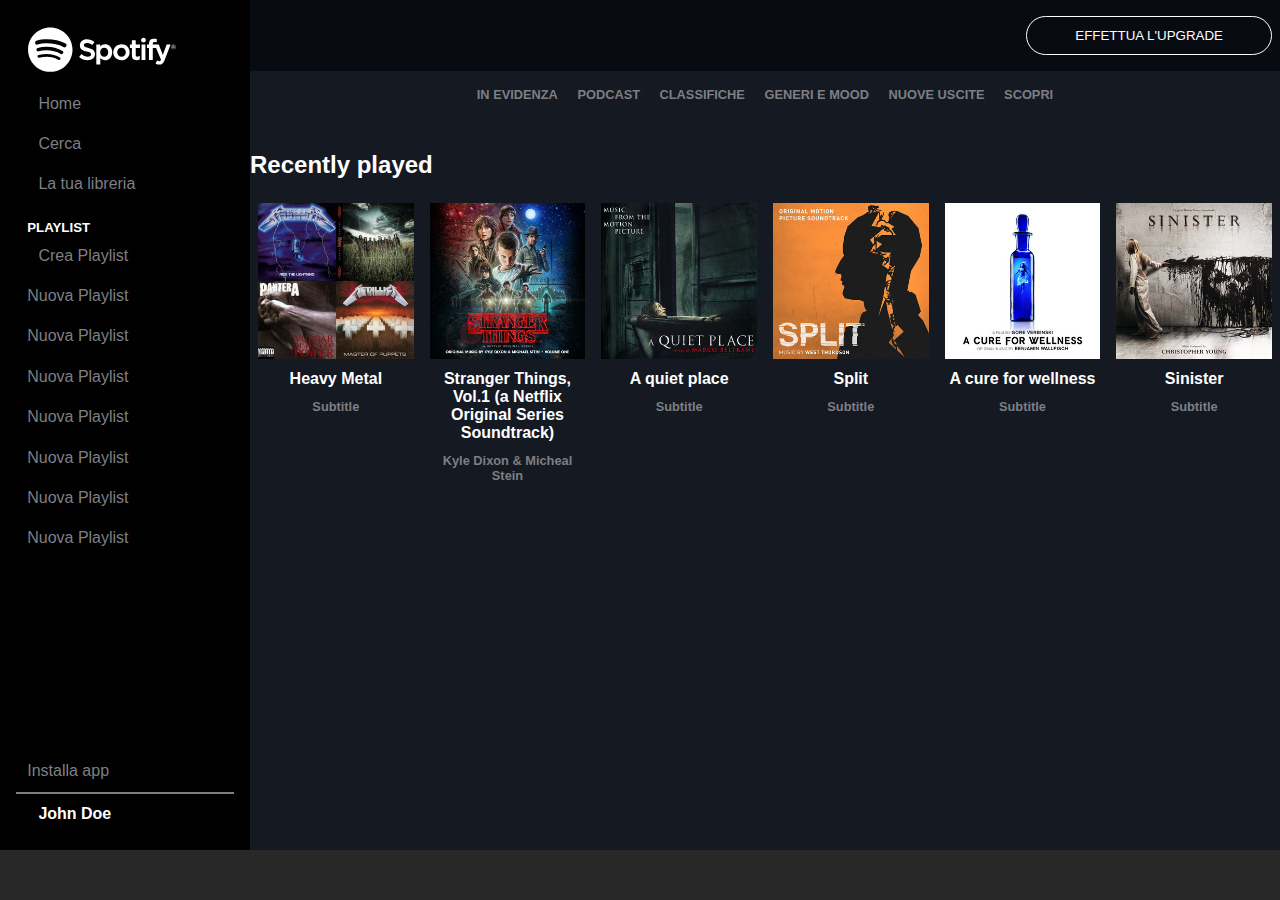
==== index.html @ 6999b1af "adds card in section recently played" ====
<!DOCTYPE html>
<html lang="en">
<head>
    <meta charset="UTF-8">
    <meta http-equiv="X-UA-Compatible" content="IE=edge">
    <meta name="viewport" content="width=device-width, initial-scale=1.0">
    <title>Spotify</title>

    <link rel="stylesheet" href="css/style.css">
    <link rel="stylesheet" href="css/style-media.css">
    <link rel="stylesheet" href="https://cdnjs.cloudflare.com/ajax/libs/font-awesome/6.2.0/css/all.min.css" integrity="sha512-xh6O/CkQoPOWDdYTDqeRdPCVd1SpvCA9XXcUnZS2FmJNp1coAFzvtCN9BmamE+4aHK8yyUHUSCcJHgXloTyT2A==" crossorigin="anonymous" referrerpolicy="no-referrer">
</head>

<body>
    <div class="top-container">
        <div class="sidebar">
            <div class="top-sidebar">
                <ul class="sidebar-list">
                    <li>
                        <a href="#">
                            <div class="logo-large"><img src="img/logo.svg" alt="logo spotify" class="img-block"></div>
                            <div class="logo-small"><img src="img/logo-small.svg" alt="logo spotify piccolo" class="img-block"></div>
                        </a>
                    </li>
                    <li>
                        <a href="#">
                            <div class="list-icon"><i class="fa-solid fa-house"></i></div>
                            <div class="list-text">Home</div>
                        </a>
                    </li>
                    <li>
                        <a href="#">
                            <div class="list-icon"><i class="fa-solid fa-magnifying-glass"></i></div>
                            <div class="list-text">Cerca</div>
                        </a>
                    </li>
                    <li>
                        <a href="#">
                            <div class="list-icon"><i class="fa-solid fa-lines-leaning"></i></div>
                            <div class="list-text">La tua libreria</div>
                        </a>
                    </li>
                </ul>
            </div>
            <div class="middle-sidebar">
                <div class="playlist">
                    <h5>PLAYLIST</h5>
                    <ul>
                        <li>
                            <a href="#">
                                <div class="playlist-icon"><i class="fa-solid fa-square-plus"></i></div>
                                <div>Crea Playlist</div>
                            </a>
                        </li>
                        <li><a href="#">Nuova Playlist</a></li>
                        <li><a href="#">Nuova Playlist</a></li>
                        <li><a href="#">Nuova Playlist</a></li>
                        <li><a href="#">Nuova Playlist</a></li>
                        <li><a href="#">Nuova Playlist</a></li>
                        <li><a href="#">Nuova Playlist</a></li>
                        <li><a href="#">Nuova Playlist</a></li>
                    </ul>
                </div>
            </div>
            <div class="bottom-sidebar">
                <a href="#">
                    <div><i class="fa-regular fa-circle-down"></i></div>
                    <div class="list-text">Installa app</div>
                </a>
                <div class="line"></div>
                <a href="#">
                    <div class="list-icon"><i class="fa-solid fa-user"></i></div>
                    <div class="list-text profile"><strong>John Doe</strong></div>
                </a>
            </div>
        </div>

        <div class="main-content">
            <div class="upgrade clearfix">
                <button class="button">EFFETTUA L'UPGRADE</button>
            </div>

            <div class="main-center">
                <div class="menu">
                    <span>in evidenza</span>
                    <span>podcast</span>
                    <span>classifiche</span>
                    <span>generi e mood</span>
                    <span>nuove uscite</span>
                    <span>scopri</span>
                </div>

                <div>
                    <h2>Recently played</h2>
                    <div class="row">
                        <div class="col-xs-1-2 col-md-1-4 col-lg-1-6">
                            <div class="card">
                                <div>
                                    <img src="img/metal_lifting.jpg" alt="" class="img-block">
                                </div>
                                <h4>Heavy Metal</h4>
                                <div class="subtitle">Subtitle</div>
                            </div>
                        </div>
                        <div class="col-xs-1-2 col-md-1-4 col-lg-1-6">
                            <div class="card">
                                <div>
                                    <img src="img/stranger.jpeg" alt="" class="img-block">
                                </div>
                                <h4>Stranger Things, Vol.1 (a Netflix Original Series Soundtrack)</h4>
                                <div class="subtitle">Kyle Dixon & Micheal Stein</div>
                            </div>
                        </div>
                        <div class="col-xs-1-2 col-md-1-4 col-lg-1-6">
                            <div class="card">
                                <div>
                                    <img src="img/aquietplace.jpeg" alt="" class="img-block">
                                </div>
                                <h4>A quiet place</h4>
                                <div class="subtitle">Subtitle</div>
                            </div>
                        </div>
                        <div class="col-xs-1-2 col-md-1-4 col-lg-1-6">
                            <div class="card">
                                <div>
                                    <img src="img/split.jpeg" alt="" class="img-block">
                                </div>
                                <h4>Split</h4>
                                <div class="subtitle">Subtitle</div>
                            </div>
                        </div>
                        <div class="col-xs-1-2 col-md-1-4 col-lg-1-6">
                            <div class="card">
                                <div>
                                    <img src="img/cure.jpeg" alt="" class="img-block">
                                </div>
                                <h4>A cure for wellness</h4>
                                <div class="subtitle">Subtitle</div>
                            </div>
                        </div>
                        <div class="col-xs-1-2 col-md-1-4 col-lg-1-6">
                            <div class="card">
                                <div>
                                    <img src="img/sinister.jpeg" alt="" class="img-block">
                                </div>
                                <h4>Sinister</h4>
                                <div class="subtitle">Subtitle</div>
                            </div>
                        </div>
                    </div>
                </div>
                <div></div>
                <div></div>
            </div>
        </div>
    </div>

    <div class="bottom-container"></div>
</body>

</html>
---- css/style.css ----
:root {
    --color-primary: #141922;
    --color-dark-primary: #080B12;
    --color-secondary: #282828;
    --color-tertiary: #7D7F84;
}

* {
    margin: 0;
    padding: 0;
    box-sizing: border-box;
}

body {
    height: 100vh;
    font-family: Arial, Helvetica, sans-serif;
    display: flex;
    flex-direction: column;
}

h2 {
    color: white;
    padding: 2rem 0 1rem;
}

h4 {
    color: white;
    padding: .7rem 0;
    text-align: center;
}

h5 {
    color: white;
    padding-left: .7rem;
}

ul {
    list-style: none;
}

a {
    text-decoration: none;
}

.img-block {
    width: 100%;
    display: block;
}

/* TOP-CONTAINER */
.top-container {
    flex-grow:1;
    display: flex;
}

/* sidebar */
.sidebar {
    background-color: black;
    width: 70px;
    flex-shrink: 0;
    display: flex;
    flex-direction: column;
}

.sidebar .top-sidebar {
    flex-shrink: 0;
}

.logo-small {
    width: 40px;
}

.logo-large {
    display: none;
}

.sidebar-list a,
.bottom-sidebar a {
    color:var(--color-tertiary);
    display: flex;
    padding: .7rem;
    justify-content: center;
    align-items: center;
}

.list-text {
    display: none;
}

.list-icon {
    font-size: 20px;
}

.sidebar .middle-sidebar {
    padding-top: 1rem;
    flex-grow: 1;
    overflow: auto;
}

.sidebar .middle-sidebar .playlist {
    display: none;
}

.sidebar .bottom-sidebar {
    flex-shrink: 0;
}

.profile {
    color: white;
}


/* main-content */
.main-content {
    background-color: var(--color-primary);
    flex-grow: 1;
}

.upgrade {
    background-color: var(--color-dark-primary);
    padding: 1rem .5rem;
}

.clearfix::after {
    content: "";
    display: table;
    clear: both;
}

.button {
    border: 1px solid white;
    border-radius: 20px;
    padding: .7rem 3rem;
    background-color: transparent;
    color: white;
    float: right;
}

.menu {
    color: var(--color-tertiary);
    text-transform: uppercase;
    text-align: center;
    font-weight: bold;
    font-size: .8rem;
    line-height: 3rem;
}

.menu span {
    display: inline-block;
    padding: 0 .5rem;
}

/* col */
.row {
    display: flex;
    flex-wrap: wrap;
}

.col-xs-1-2 {
    padding: .5rem;
    flex-basis: 50%;
}

.subtitle {
    color: var(--color-tertiary);
    text-align: center;
    font-weight: bold;
    font-size: .8rem;
}

/* BOTTOM-CONTAINER */
.bottom-container {
    background-color: var(--color-secondary);
    flex-shrink:0;
    min-height: 50px;
}
---- css/style-media.css ----
@media screen and (min-width: 568px) {
    .sidebar {
        width: 250px;
        padding: 1rem;
    }

    .sidebar-list a,
    .bottom-sidebar a {
        justify-content: start;
    }

    .logo-small {
        display: none;
    }

    .logo-large {
        display: block;
        width: 150px;
    }

    .list-text{
        display: block;
    }

    .list-icon {
        padding-right: .7rem;
    }

    .sidebar .middle-sidebar .playlist {
        display: block;
    }

    .playlist a {
        display: inline-block;
        color: var(--color-tertiary);
        padding: .7rem;
        display: flex;
        align-items: center;
    }

    .playlist-icon {
        font-size: 40px;
        padding-right: .7rem;
    }

    .line{
        width: 100%;
        border: 1px solid var(--color-tertiary);
    }

}

@media screen and (min-width: 768px) {
    .col-md-1-4 {
        flex-basis: calc(100% / 4);
    }
}

@media screen and (min-width: 992px) {
    .col-lg-1-6 {
        flex-basis: calc(100% / 6);
    }
}
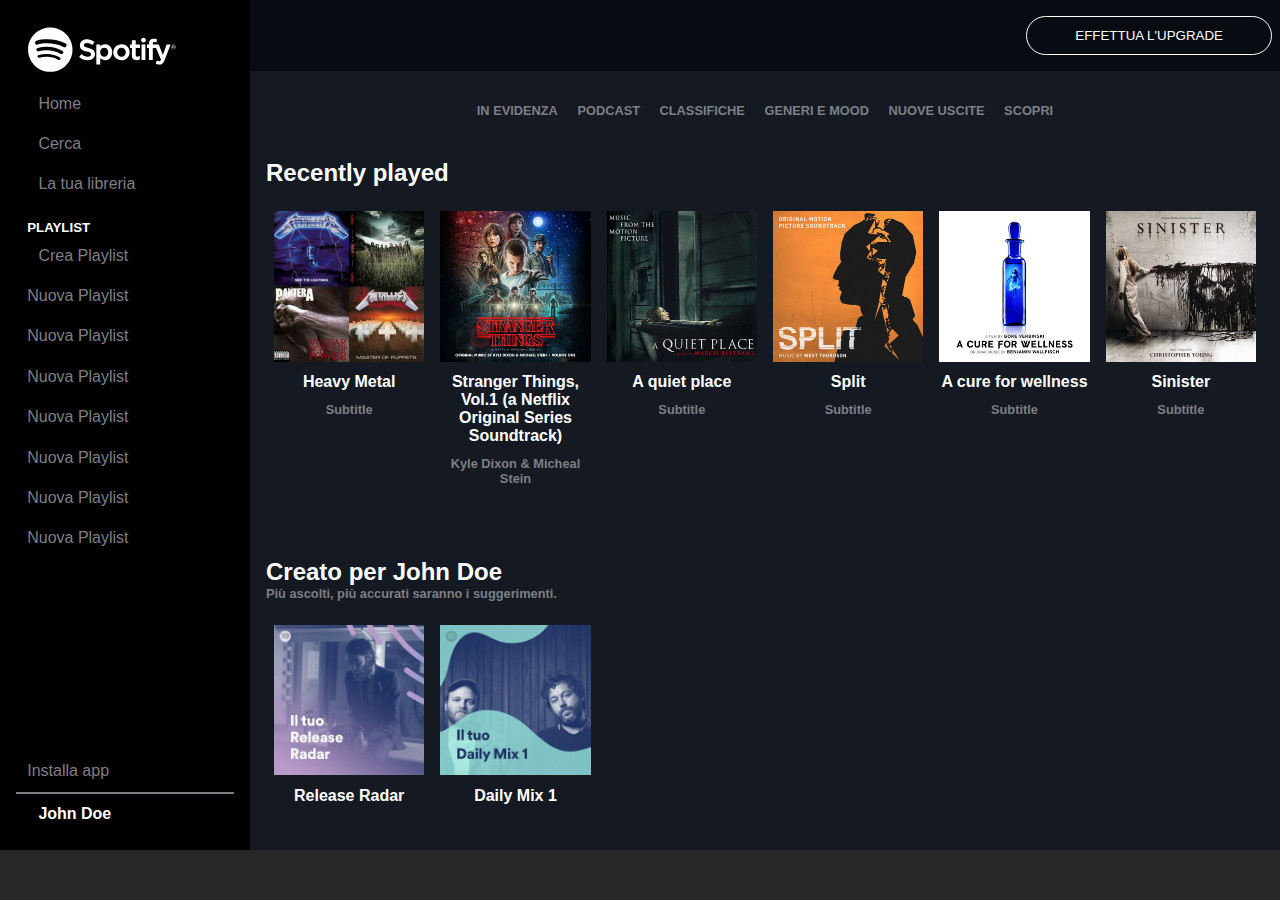
==== commit cbed3842: "applied overflow and terminated main-content" ====
--- a/index.html
+++ b/index.html
@@ -90,7 +90,7 @@
                     <span>scopri</span>
                 </div>
 
-                <div>
+                <div class="album-play pad-y-1_5">
                     <h2>Recently played</h2>
                     <div class="row">
                         <div class="col-xs-1-2 col-md-1-4 col-lg-1-6">
@@ -98,8 +98,10 @@
                                 <div>
                                     <img src="img/metal_lifting.jpg" alt="" class="img-block">
                                 </div>
-                                <h4>Heavy Metal</h4>
-                                <div class="subtitle">Subtitle</div>
+                                <div class="card-text">
+                                    <h4>Heavy Metal</h4>
+                                    <div class="subtitle">Subtitle</div>
+                                </div>
                             </div>
                         </div>
                         <div class="col-xs-1-2 col-md-1-4 col-lg-1-6">
@@ -107,8 +109,10 @@
                                 <div>
                                     <img src="img/stranger.jpeg" alt="" class="img-block">
                                 </div>
-                                <h4>Stranger Things, Vol.1 (a Netflix Original Series Soundtrack)</h4>
-                                <div class="subtitle">Kyle Dixon & Micheal Stein</div>
+                                <div class="card-text">
+                                    <h4>Stranger Things, Vol.1 (a Netflix Original Series Soundtrack)</h4>
+                                    <div class="subtitle">Kyle Dixon & Micheal Stein</div>
+                                </div>                               
                             </div>
                         </div>
                         <div class="col-xs-1-2 col-md-1-4 col-lg-1-6">
@@ -116,8 +120,10 @@
                                 <div>
                                     <img src="img/aquietplace.jpeg" alt="" class="img-block">
                                 </div>
-                                <h4>A quiet place</h4>
-                                <div class="subtitle">Subtitle</div>
+                                <div class="card-text">
+                                    <h4>A quiet place</h4>
+                                    <div class="subtitle">Subtitle</div>
+                                </div>
                             </div>
                         </div>
                         <div class="col-xs-1-2 col-md-1-4 col-lg-1-6">
@@ -125,8 +131,10 @@
                                 <div>
                                     <img src="img/split.jpeg" alt="" class="img-block">
                                 </div>
-                                <h4>Split</h4>
-                                <div class="subtitle">Subtitle</div>
+                                <div class="card-text">
+                                    <h4>Split</h4>
+                                    <div class="subtitle">Subtitle</div>
+                                </div>
                             </div>
                         </div>
                         <div class="col-xs-1-2 col-md-1-4 col-lg-1-6">
@@ -134,8 +142,10 @@
                                 <div>
                                     <img src="img/cure.jpeg" alt="" class="img-block">
                                 </div>
-                                <h4>A cure for wellness</h4>
-                                <div class="subtitle">Subtitle</div>
+                                <div class="card-text">
+                                    <h4>A cure for wellness</h4>
+                                    <div class="subtitle">Subtitle</div>
+                                </div>
                             </div>
                         </div>
                         <div class="col-xs-1-2 col-md-1-4 col-lg-1-6">
@@ -143,14 +153,68 @@
                                 <div>
                                     <img src="img/sinister.jpeg" alt="" class="img-block">
                                 </div>
-                                <h4>Sinister</h4>
-                                <div class="subtitle">Subtitle</div>
+                                <div class="card-text">
+                                    <h4>Sinister</h4>
+                                    <div class="subtitle">Subtitle</div>
+                                </div>
                             </div>
                         </div>
                     </div>
                 </div>
-                <div></div>
-                <div></div>
+
+                <div class="daily-mix pad-y-1_5">
+                    <h2>Creato per John Doe</h2>
+                    <div class="subtitle">Più ascolti, più accurati saranno i suggerimenti.</div>
+                    <div class="row">
+                        <div class="col-xs-1-2 col-md-1-4 col-lg-1-6">
+                            <div class="card">
+                                <div>
+                                    <img src="img/radar.jpeg" alt="" class="img-block">
+                                </div>
+                                <div class="card-text">
+                                    <h4>Release Radar</h4>
+                                </div>
+                            </div>
+                        </div>
+                        <div class="col-xs-1-2 col-md-1-4 col-lg-1-6">
+                            <div class="card">
+                                <div>
+                                    <img src="img/mixdaily.jpeg" alt="" class="img-block">
+                                </div>
+                                <div class="card-text">
+                                    <h4>Daily Mix 1</h4>
+                                </div>                               
+                            </div>
+                        </div>
+                    </div>
+                </div>
+
+                <div class="artist pad-y-1_5">
+                    <h2>Artisti più popolari</h2>
+                    <div class="subtitle">Più ascolti, più accurati saranno i suggerimenti.</div>
+                    <div class="row">
+                        <div class="col-xs-1-2 col-md-1-4 col-lg-1-6">
+                            <div class="card">
+                                <div>
+                                    <img src="img/youg.jpeg" alt="" class="img-block round-img">
+                                </div>
+                                <div class="card-text">
+                                    <h4>Lana Del Rey</h4>
+                                </div>
+                            </div>
+                        </div>
+                        <div class="col-xs-1-2 col-md-1-4 col-lg-1-6">
+                            <div class="card">
+                                <div>
+                                    <img src="img/einaudi.jpeg" alt="" class="img-block round-img">
+                                </div>
+                                <div class="card-text">
+                                    <h4>Ludovico Einaudi</h4>
+                                </div>                               
+                            </div>
+                        </div>
+                    </div>
+                </div>
             </div>
         </div>
     </div>
--- a/css/style.css
+++ b/css/style.css
@@ -20,13 +20,11 @@
 
 h2 {
     color: white;
-    padding: 2rem 0 1rem;
 }
 
 h4 {
     color: white;
     padding: .7rem 0;
-    text-align: center;
 }
 
 h5 {
@@ -47,10 +45,15 @@
     display: block;
 }
 
+.pad-y-1_5{
+    padding: 1.5rem 0;
+}
+
 /* TOP-CONTAINER */
 .top-container {
     flex-grow:1;
     display: flex;
+    overflow: auto;
 }
 
 /* sidebar */
@@ -114,6 +117,7 @@
 .main-content {
     background-color: var(--color-primary);
     flex-grow: 1;
+    overflow: auto;
 }
 
 .upgrade {
@@ -145,6 +149,10 @@
     line-height: 3rem;
 }
 
+.main-center {
+    padding: 1rem;
+}
+
 .menu span {
     display: inline-block;
     padding: 0 .5rem;
@@ -154,6 +162,7 @@
 .row {
     display: flex;
     flex-wrap: wrap;
+    padding: 1rem 0;
 }
 
 .col-xs-1-2 {
@@ -161,11 +170,18 @@
     flex-basis: 50%;
 }
 
+.card-text {
+    text-align: center;
+}
+
 .subtitle {
     color: var(--color-tertiary);
-    text-align: center;
     font-weight: bold;
     font-size: .8rem;
+}
+
+.round-img {
+    border-radius: 50%;
 }
 
 /* BOTTOM-CONTAINER */
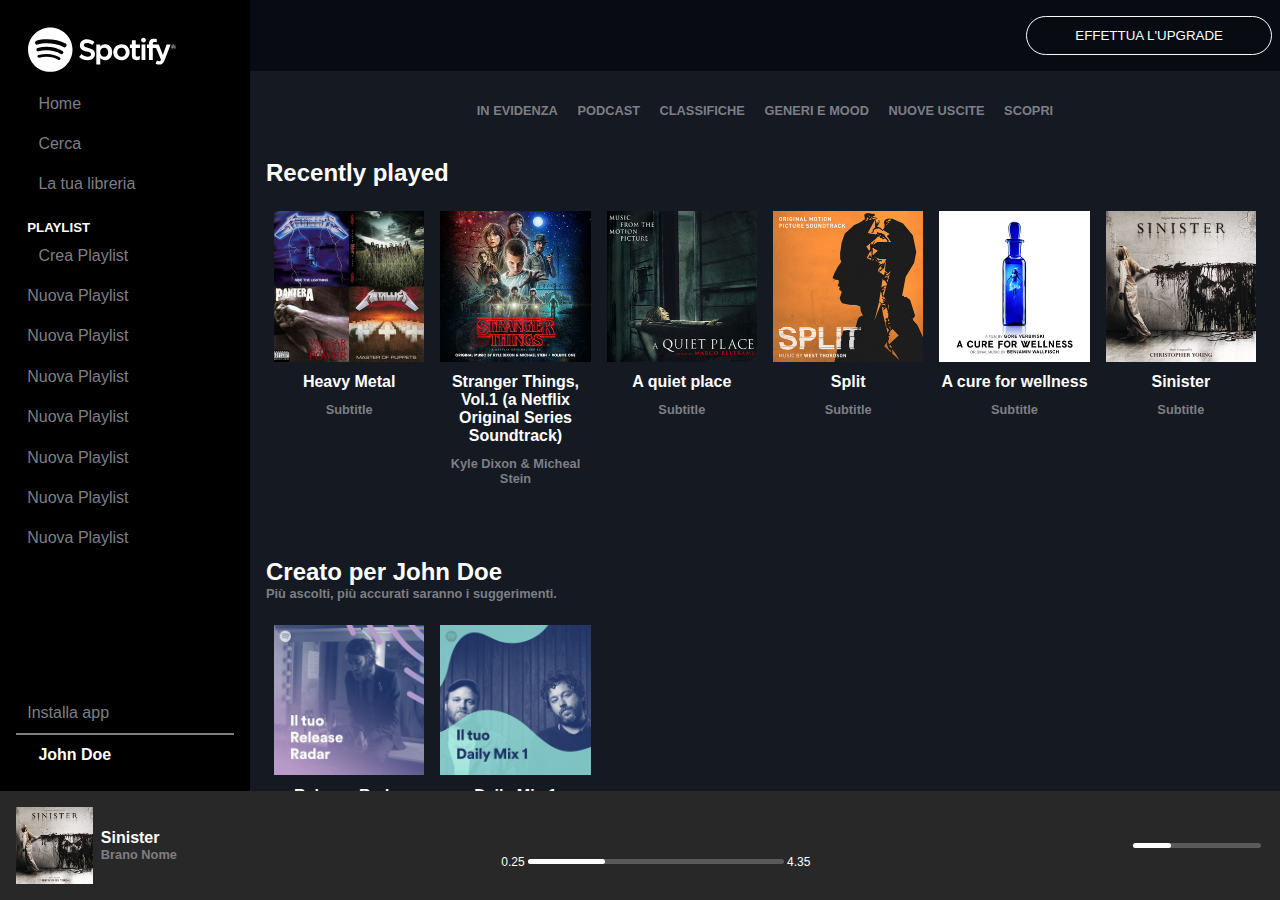
==== commit ab8aaf52: "completed bottom container" ====
--- a/index.html
+++ b/index.html
@@ -95,8 +95,11 @@
                     <div class="row">
                         <div class="col-xs-1-2 col-md-1-4 col-lg-1-6">
                             <div class="card">
-                                <div>
+                                <div class="card-img">
                                     <img src="img/metal_lifting.jpg" alt="" class="img-block">
+                                    <div class="img-overlay">
+                                        <i class="fa-regular fa-circle-play"></i>
+                                    </div>
                                 </div>
                                 <div class="card-text">
                                     <h4>Heavy Metal</h4>
@@ -106,8 +109,11 @@
                         </div>
                         <div class="col-xs-1-2 col-md-1-4 col-lg-1-6">
                             <div class="card">
-                                <div>
+                                <div class="card-img">
                                     <img src="img/stranger.jpeg" alt="" class="img-block">
+                                    <div class="img-overlay">
+                                        <i class="fa-regular fa-circle-play"></i>
+                                    </div>
                                 </div>
                                 <div class="card-text">
                                     <h4>Stranger Things, Vol.1 (a Netflix Original Series Soundtrack)</h4>
@@ -117,8 +123,11 @@
                         </div>
                         <div class="col-xs-1-2 col-md-1-4 col-lg-1-6">
                             <div class="card">
-                                <div>
+                                <div class="card-img">
                                     <img src="img/aquietplace.jpeg" alt="" class="img-block">
+                                    <div class="img-overlay">
+                                        <i class="fa-regular fa-circle-play"></i>
+                                    </div>
                                 </div>
                                 <div class="card-text">
                                     <h4>A quiet place</h4>
@@ -128,8 +137,11 @@
                         </div>
                         <div class="col-xs-1-2 col-md-1-4 col-lg-1-6">
                             <div class="card">
-                                <div>
+                                <div class="card-img">
                                     <img src="img/split.jpeg" alt="" class="img-block">
+                                    <div class="img-overlay">
+                                        <i class="fa-regular fa-circle-play"></i>
+                                    </div>
                                 </div>
                                 <div class="card-text">
                                     <h4>Split</h4>
@@ -139,8 +151,11 @@
                         </div>
                         <div class="col-xs-1-2 col-md-1-4 col-lg-1-6">
                             <div class="card">
-                                <div>
+                                <div class="card-img">
                                     <img src="img/cure.jpeg" alt="" class="img-block">
+                                    <div class="img-overlay">
+                                        <i class="fa-regular fa-circle-play"></i>
+                                    </div>
                                 </div>
                                 <div class="card-text">
                                     <h4>A cure for wellness</h4>
@@ -150,8 +165,11 @@
                         </div>
                         <div class="col-xs-1-2 col-md-1-4 col-lg-1-6">
                             <div class="card">
-                                <div>
+                                <div class="card-img">
                                     <img src="img/sinister.jpeg" alt="" class="img-block">
+                                    <div class="img-overlay">
+                                        <i class="fa-regular fa-circle-play"></i>
+                                    </div>
                                 </div>
                                 <div class="card-text">
                                     <h4>Sinister</h4>
@@ -168,8 +186,11 @@
                     <div class="row">
                         <div class="col-xs-1-2 col-md-1-4 col-lg-1-6">
                             <div class="card">
-                                <div>
+                                <div class="card-img">
                                     <img src="img/radar.jpeg" alt="" class="img-block">
+                                    <div class="img-overlay">
+                                        <i class="fa-regular fa-circle-play"></i>
+                                    </div>
                                 </div>
                                 <div class="card-text">
                                     <h4>Release Radar</h4>
@@ -178,8 +199,11 @@
                         </div>
                         <div class="col-xs-1-2 col-md-1-4 col-lg-1-6">
                             <div class="card">
-                                <div>
+                                <div class="card-img">
                                     <img src="img/mixdaily.jpeg" alt="" class="img-block">
+                                    <div class="img-overlay">
+                                        <i class="fa-regular fa-circle-play"></i>
+                                    </div>
                                 </div>
                                 <div class="card-text">
                                     <h4>Daily Mix 1</h4>
@@ -219,7 +243,52 @@
         </div>
     </div>
 
-    <div class="bottom-container"></div>
+    <div class="bottom-container">
+       <div class="song-row item-shrink">
+            <div class="card-img-small">
+                <img src="img/sinister.jpeg" alt="" class="img-block">
+            </div>
+            <div class="card-text-small">
+                <h6>Sinister</h6>
+                <div class="subtitle">Brano Nome</div>
+            </div>
+            <div class="bottom-left-icon">
+                <i class="fa-regular fa-heart"></i>
+                <i class="fa-regular fa-folder"></i>
+            </div>
+       </div>
+
+       <div class="bar-row">
+            <div class="song-row">
+                <div class="music-icon">
+                    <i class="fa-solid fa-shuffle"></i>
+                    <i class="fa-solid fa-backward-step"></i>
+                    <i class="fa-regular fa-circle-play"></i>
+                    <i class="fa-solid fa-forward-step"></i>
+                    <i class="fa-solid fa-arrow-rotate-right"></i>
+                </div>
+            </div>
+
+            <div class="song-row">
+                <div class="minute">0.25</div>
+                <div class="line-bg line-bg-large">
+                    <div class="line-progress"></div>
+                </div>
+                <div class="minute">4.35</div>
+            </div>
+       </div>
+
+        <div class="song-row item-shrink">
+            <div class="bottom-right-icon">
+                <i class="fa-solid fa-list-ul"></i>
+                <i class="fa-solid fa-display"></i>
+                <i class="fa-solid fa-volume-high"></i>
+            </div>
+            <div class="line-bg">
+                <div class="line-progress"></div>
+            </div>
+        </div>
+    </div>
 </body>
 
 </html>--- a/css/style.css
+++ b/css/style.css
@@ -30,6 +30,11 @@
 h5 {
     color: white;
     padding-left: .7rem;
+}
+
+h6 {
+    color: white;
+    font-size: 1rem;
 }
 
 ul {
@@ -180,6 +185,31 @@
     font-size: .8rem;
 }
 
+.card-img {
+    position: relative;
+}
+
+.img-overlay {
+    background-color: rgba(0,0,0, 0.5);
+    position: absolute;
+    top: 0;
+    left: 0;
+    width: 100%;
+    height: 100%;
+    display: none;
+}
+
+.card:hover .img-overlay {
+    display: flex;
+    justify-content: center;
+    align-items: center;
+}
+
+.img-overlay i {
+    color: white;
+    font-size: 10vh;
+}
+
 .round-img {
     border-radius: 50%;
 }
@@ -188,7 +218,82 @@
 .bottom-container {
     background-color: var(--color-secondary);
     flex-shrink:0;
-    min-height: 50px;
-}
-
-
+    padding: 1rem;
+    display: flex;
+    justify-content: space-between;
+}
+
+.song-row {
+    display: flex;
+    align-items: center;
+}
+
+.card-img-small {
+    width: 6vw; 
+}
+
+.card-text-small {
+    margin-left: .5rem;
+    margin-right: 1rem;
+}
+
+.bottom-left-icon i {
+    color: var(--color-tertiary);
+    display: inline-block;
+    font-size: 12px;
+    padding: 0 .2rem;
+}
+
+.bottom-right-icon i {
+    color: white;
+    font-size: 12px;
+    display: inline-block;
+    padding: 0 .2rem;
+}
+
+.line-bg {
+    margin: 0 .2rem;
+    width: 10vw;
+    height: 5px;
+    border-radius: 10px;
+    background-color: #5A5A5A;
+}
+
+.line-bg-large {
+    flex-grow: 1;
+    width: 20vw;
+}
+
+.line-progress {
+    background-color: white;
+    height: 5px;
+    border-radius: 10px;
+    width: 30%;
+}
+
+.bar-row {
+    flex-grow: 1;
+    display: flex;
+    align-items: center;
+    flex-direction: column;
+}
+
+.bar-row > * {
+    flex-grow: 1;
+    padding-bottom: .5rem;
+}
+
+.music-icon i{
+    color: white;
+    font-size: 20px;
+    display: inline-block;
+    padding: 0 .5rem;
+}
+
+.minute {
+    color: white;
+    font-size: 12px;
+    flex-shrink: 0;
+}
+
+
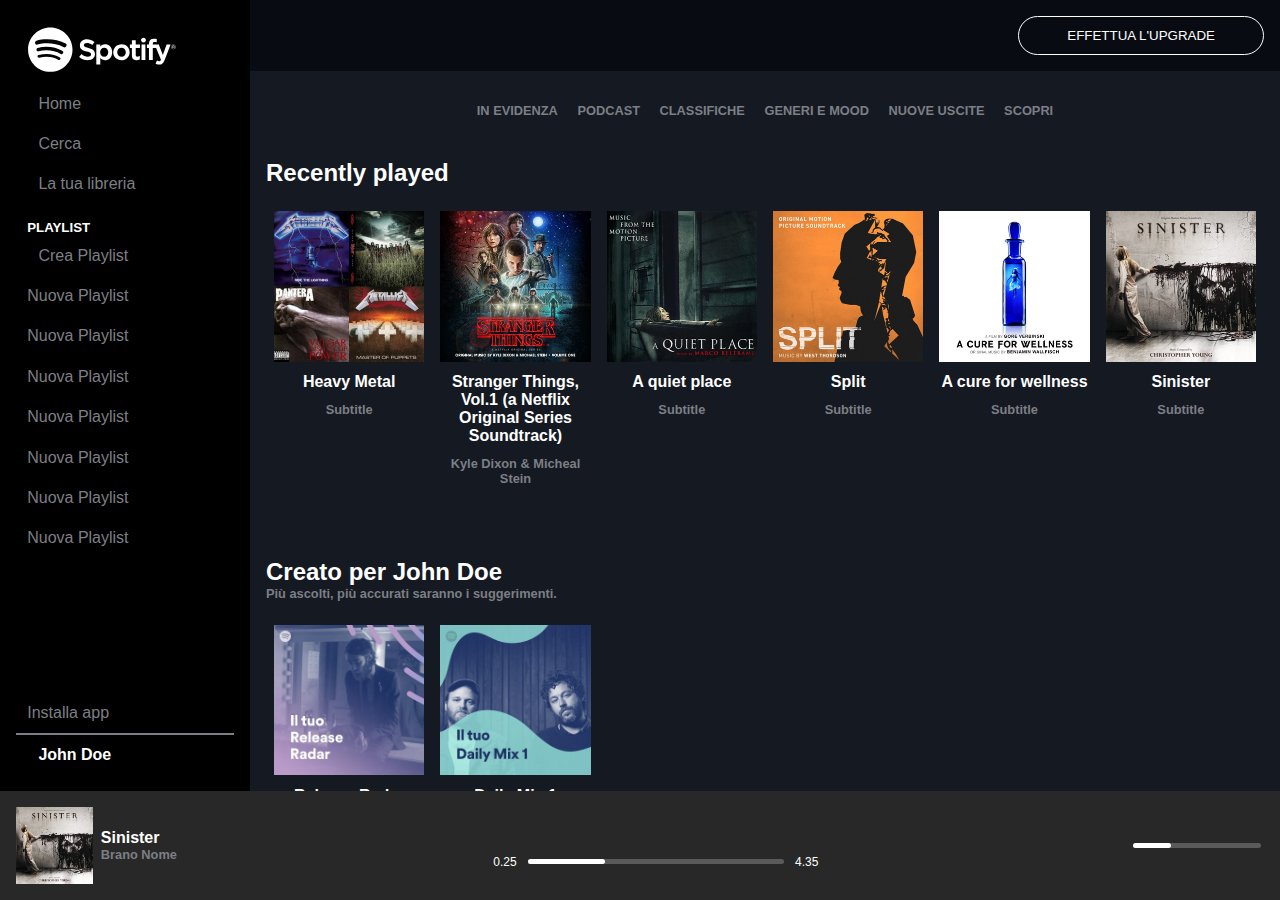
==== commit a9bb4be9: "adds hover on written and bottom-container" ====
--- a/index.html
+++ b/index.html
@@ -244,7 +244,7 @@
     </div>
 
     <div class="bottom-container">
-       <div class="song-row item-shrink">
+       <div class="song-row">
             <div class="card-img-small">
                 <img src="img/sinister.jpeg" alt="" class="img-block">
             </div>
@@ -263,7 +263,7 @@
                 <div class="music-icon">
                     <i class="fa-solid fa-shuffle"></i>
                     <i class="fa-solid fa-backward-step"></i>
-                    <i class="fa-regular fa-circle-play"></i>
+                    <i class="fa-regular fa-circle-play play"></i>
                     <i class="fa-solid fa-forward-step"></i>
                     <i class="fa-solid fa-arrow-rotate-right"></i>
                 </div>
--- a/css/style.css
+++ b/css/style.css
@@ -117,6 +117,13 @@
     color: white;
 }
 
+.sidebar a:hover, 
+.menu span:hover,
+.bottom-left-icon i:hover {
+    color: white;
+    cursor: pointer;
+}
+
 
 /* main-content */
 .main-content {
@@ -127,7 +134,7 @@
 
 .upgrade {
     background-color: var(--color-dark-primary);
-    padding: 1rem .5rem;
+    padding: 1rem 1rem;
 }
 
 .clearfix::after {
@@ -143,6 +150,14 @@
     background-color: transparent;
     color: white;
     float: right;
+}
+
+.button:hover {
+    transform: scale(1.1);
+}
+
+.main-center {
+    padding: 1rem;
 }
 
 .menu {
@@ -152,10 +167,6 @@
     font-weight: bold;
     font-size: .8rem;
     line-height: 3rem;
-}
-
-.main-center {
-    padding: 1rem;
 }
 
 .menu span {
@@ -207,7 +218,7 @@
 
 .img-overlay i {
     color: white;
-    font-size: 10vh;
+    font-size: 80px;
 }
 
 .round-img {
@@ -237,10 +248,16 @@
     margin-right: 1rem;
 }
 
+.card-text-small .subtitle:hover {
+    color: white;
+    text-decoration: underline;
+    cursor: pointer;
+}
+
 .bottom-left-icon i {
     color: var(--color-tertiary);
     display: inline-block;
-    font-size: 12px;
+    font-size: 15px;
     padding: 0 .2rem;
 }
 
@@ -262,6 +279,7 @@
 .line-bg-large {
     flex-grow: 1;
     width: 20vw;
+    position: relative;
 }
 
 .line-progress {
@@ -271,6 +289,10 @@
     width: 30%;
 }
 
+.line-progress:hover {
+    background-color: #C3F56A;
+}
+
 .bar-row {
     flex-grow: 1;
     display: flex;
@@ -290,10 +312,19 @@
     padding: 0 .5rem;
 }
 
+i.play {
+    font-size: 25px;
+}
+
+i.play:hover {
+    transform: scale(1.2);
+}
+
 .minute {
     color: white;
     font-size: 12px;
     flex-shrink: 0;
-}
-
-
+    padding: 0 .5rem;
+}
+
+
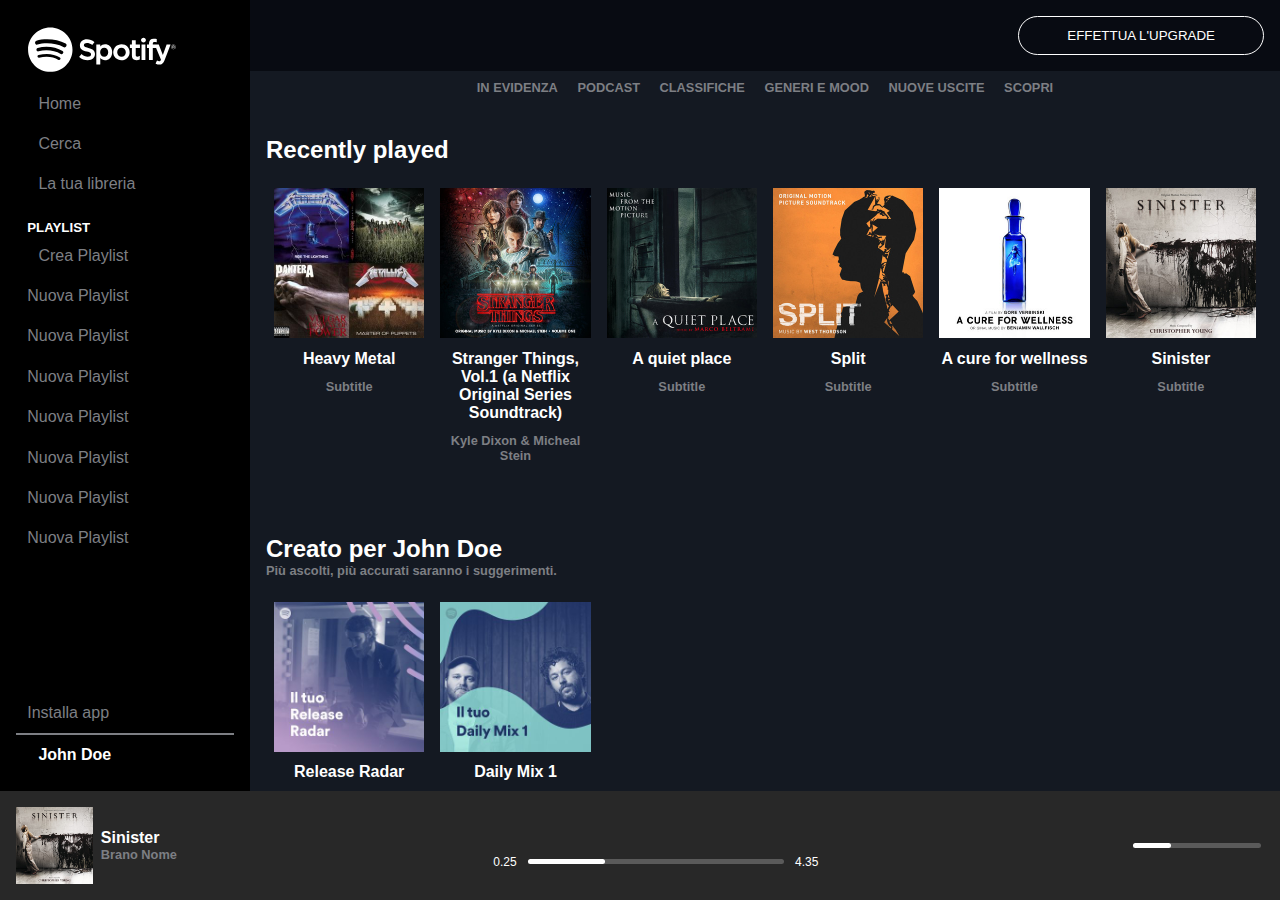
==== commit 4b187fc1: "upgrade section in fixed" ====
--- a/index.html
+++ b/index.html
@@ -8,6 +8,7 @@
 
     <link rel="stylesheet" href="css/style.css">
     <link rel="stylesheet" href="css/style-media.css">
+    <link rel="shortcut icon" href="img/favicon.ico" />
     <link rel="stylesheet" href="https://cdnjs.cloudflare.com/ajax/libs/font-awesome/6.2.0/css/all.min.css" integrity="sha512-xh6O/CkQoPOWDdYTDqeRdPCVd1SpvCA9XXcUnZS2FmJNp1coAFzvtCN9BmamE+4aHK8yyUHUSCcJHgXloTyT2A==" crossorigin="anonymous" referrerpolicy="no-referrer">
 </head>
 
@@ -261,11 +262,11 @@
        <div class="bar-row">
             <div class="song-row">
                 <div class="music-icon">
-                    <i class="fa-solid fa-shuffle"></i>
-                    <i class="fa-solid fa-backward-step"></i>
-                    <i class="fa-regular fa-circle-play play"></i>
-                    <i class="fa-solid fa-forward-step"></i>
-                    <i class="fa-solid fa-arrow-rotate-right"></i>
+                    <button><i class="fa-solid fa-shuffle"></i></button>
+                    <button><i class="fa-solid fa-backward-step"></i></button>
+                    <button><i class="fa-regular fa-circle-play play"></i></button>
+                    <button><i class="fa-solid fa-forward-step"></i></button>
+                    <button><i class="fa-solid fa-arrow-rotate-right"></i></button>
                 </div>
             </div>
 
--- a/css/style.css
+++ b/css/style.css
@@ -135,6 +135,10 @@
 .upgrade {
     background-color: var(--color-dark-primary);
     padding: 1rem 1rem;
+    position: fixed;
+    left: 70px;
+    right: 0;
+    top: 0;
 }
 
 .clearfix::after {
@@ -167,6 +171,7 @@
     font-weight: bold;
     font-size: .8rem;
     line-height: 3rem;
+    margin-top: 3rem;
 }
 
 .menu span {
@@ -305,6 +310,11 @@
     padding-bottom: .5rem;
 }
 
+.music-icon button {
+    background-color: transparent;
+    border: none;
+}
+
 .music-icon i{
     color: white;
     font-size: 20px;
--- a/css/style-media.css
+++ b/css/style-media.css
@@ -24,6 +24,13 @@
 
     .list-icon {
         padding-right: .7rem;
+    }
+
+    .upgrade {
+        position: fixed;
+        left: 250px;
+        right: 0;
+        top: 0;
     }
 
     .sidebar .middle-sidebar .playlist {
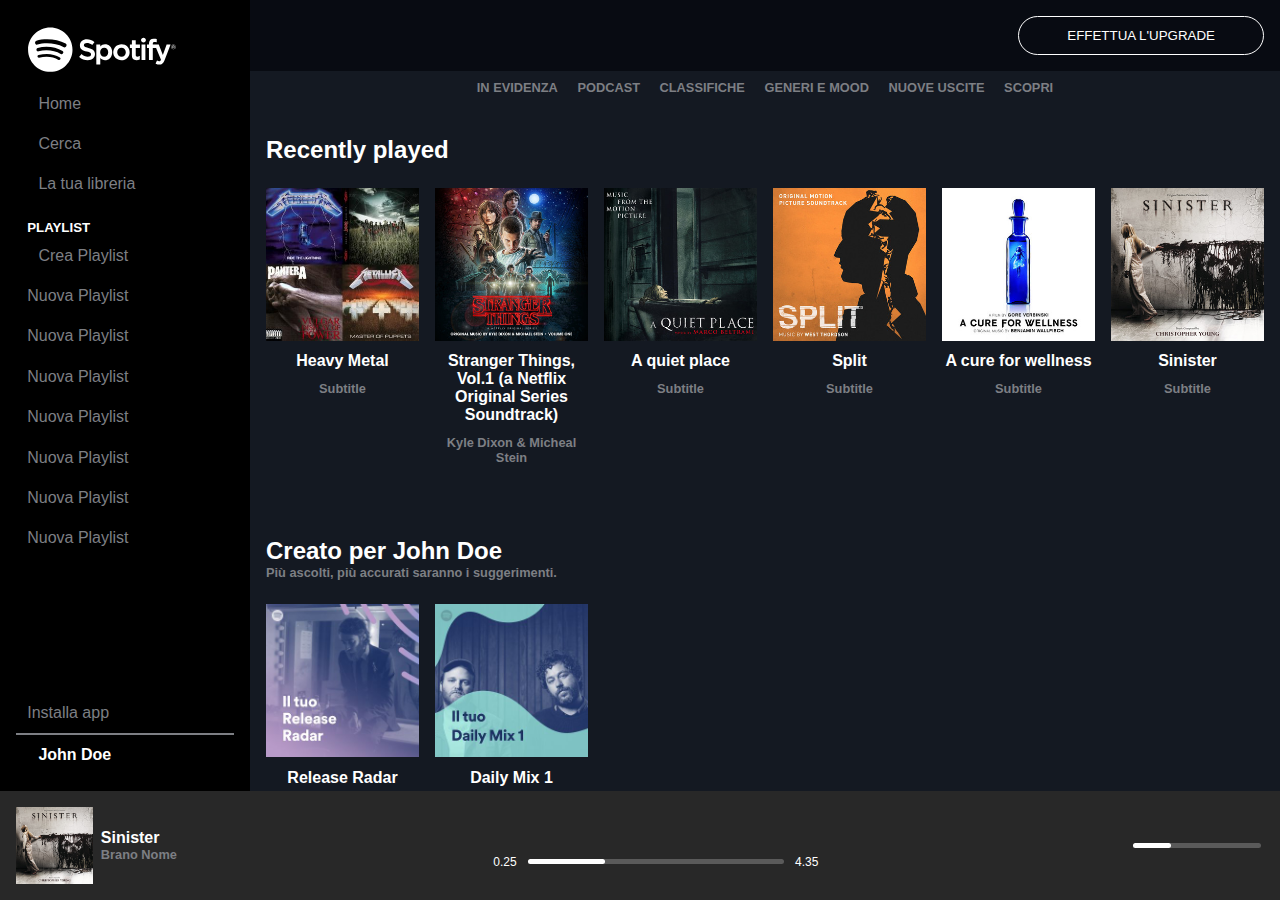
==== commit b50f2a70: "negative margin on row" ====
--- a/index.html
+++ b/index.html
@@ -83,17 +83,17 @@
 
             <div class="main-center">
                 <div class="menu">
-                    <span>in evidenza</span>
-                    <span>podcast</span>
-                    <span>classifiche</span>
-                    <span>generi e mood</span>
-                    <span>nuove uscite</span>
-                    <span>scopri</span>
+                    <a>in evidenza</a>
+                    <a>podcast</a>
+                    <a>classifiche</a>
+                    <a>generi e mood</a>
+                    <a>nuove uscite</a>
+                    <a>scopri</a>
                 </div>
 
                 <div class="album-play pad-y-1_5">
                     <h2>Recently played</h2>
-                    <div class="row">
+                    <div class="row row-margin">
                         <div class="col-xs-1-2 col-md-1-4 col-lg-1-6">
                             <div class="card">
                                 <div class="card-img">
@@ -184,7 +184,7 @@
                 <div class="daily-mix pad-y-1_5">
                     <h2>Creato per John Doe</h2>
                     <div class="subtitle">Più ascolti, più accurati saranno i suggerimenti.</div>
-                    <div class="row">
+                    <div class="row row-margin">
                         <div class="col-xs-1-2 col-md-1-4 col-lg-1-6">
                             <div class="card">
                                 <div class="card-img">
@@ -217,10 +217,10 @@
                 <div class="artist pad-y-1_5">
                     <h2>Artisti più popolari</h2>
                     <div class="subtitle">Più ascolti, più accurati saranno i suggerimenti.</div>
-                    <div class="row">
-                        <div class="col-xs-1-2 col-md-1-4 col-lg-1-6">
-                            <div class="card">
-                                <div>
+                    <div class="row row-margin">
+                        <div class="col-xs-1-2 col-md-1-4 col-lg-1-6">
+                            <div class="card">
+                                <div class="round-img">
                                     <img src="img/youg.jpeg" alt="" class="img-block round-img">
                                 </div>
                                 <div class="card-text">
--- a/css/style.css
+++ b/css/style.css
@@ -118,7 +118,7 @@
 }
 
 .sidebar a:hover, 
-.menu span:hover,
+.menu a:hover,
 .bottom-left-icon i:hover {
     color: white;
     cursor: pointer;
@@ -174,7 +174,7 @@
     margin-top: 3rem;
 }
 
-.menu span {
+.menu a {
     display: inline-block;
     padding: 0 .5rem;
 }
@@ -184,6 +184,10 @@
     display: flex;
     flex-wrap: wrap;
     padding: 1rem 0;
+}
+
+.row-margin {
+    margin: 0 -.5rem;
 }
 
 .col-xs-1-2 {
@@ -230,6 +234,11 @@
     border-radius: 50%;
 }
 
+.round-img {
+    overflow: hidden;
+    object-fit: cover;
+}
+
 /* BOTTOM-CONTAINER */
 .bottom-container {
     background-color: var(--color-secondary);
